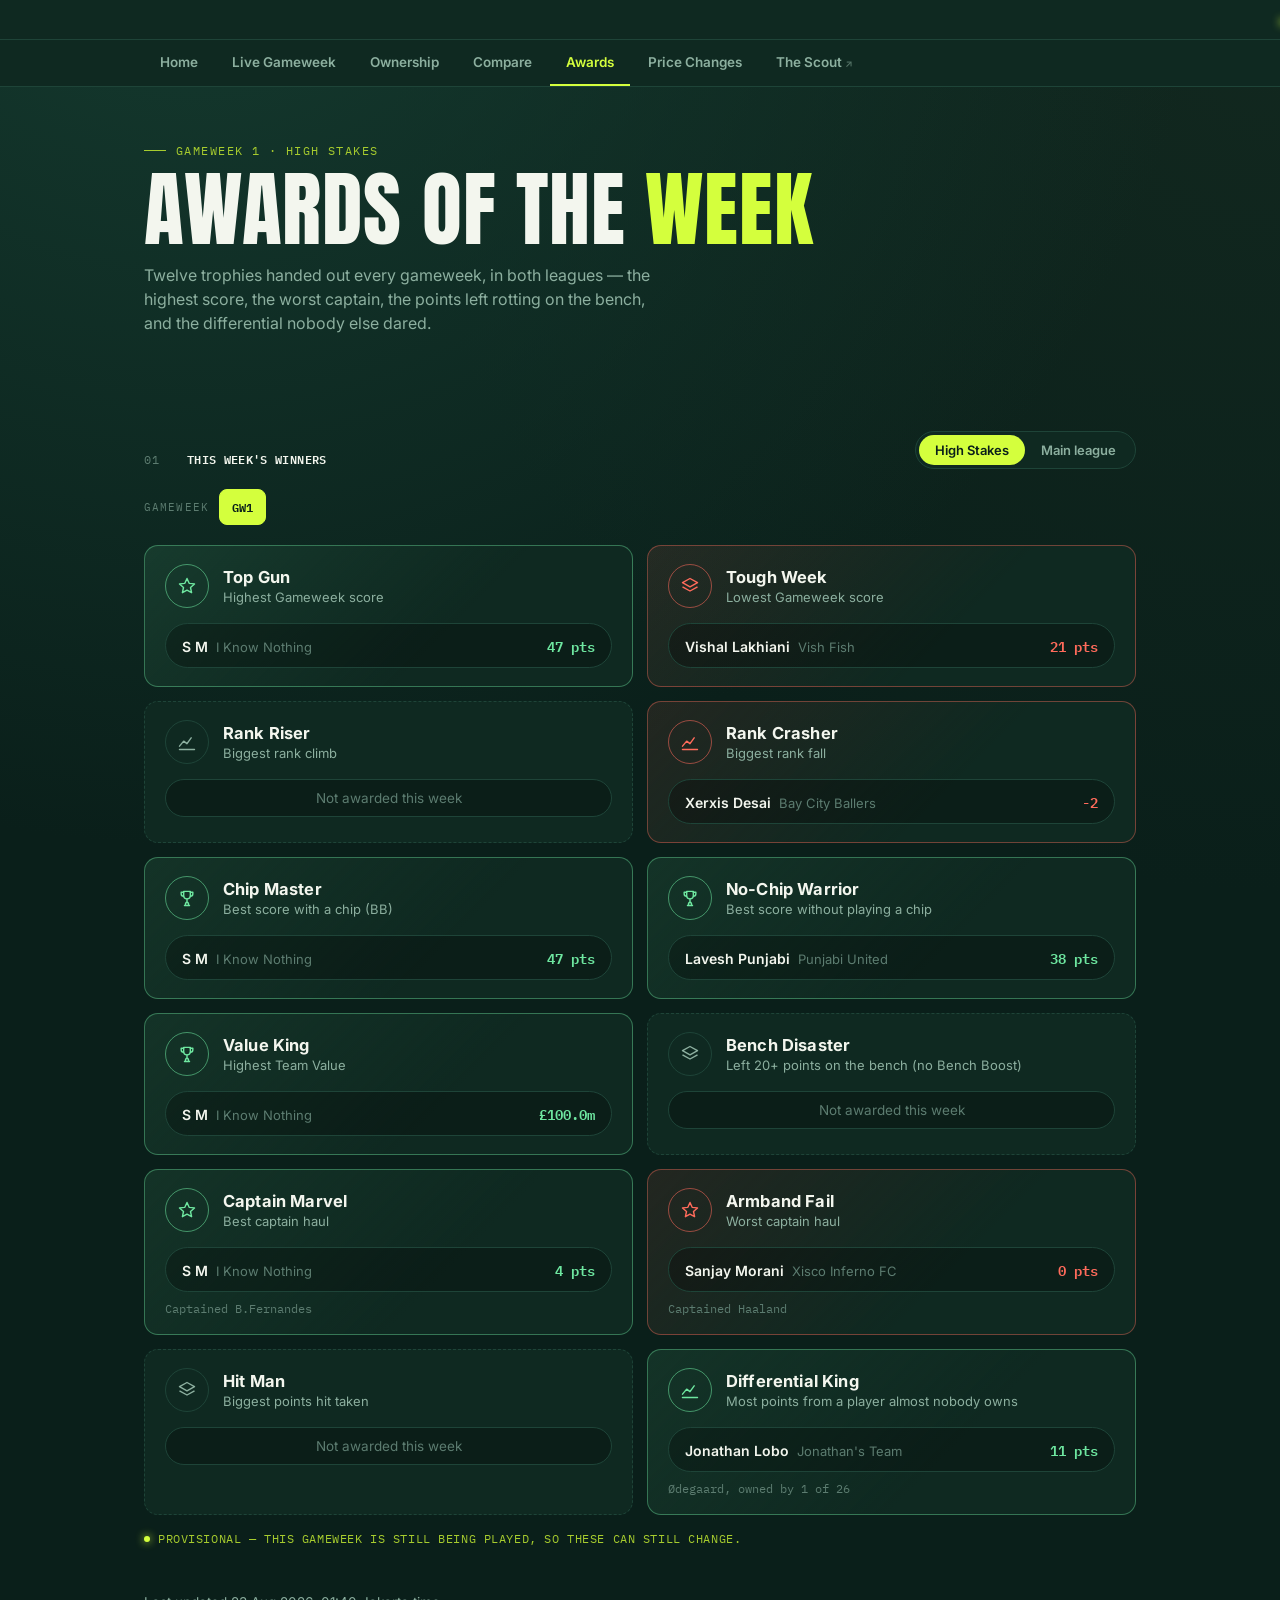
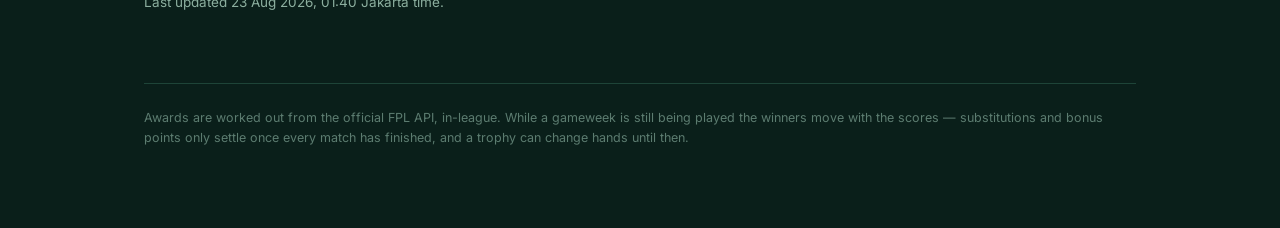
==== awards.html @ c9d4d37e "Add livefpl-style projections, ownership, compare and awards Five features asked for from livefpl's " ====
<!DOCTYPE html>
<html lang="en">
<head>
<meta charset="UTF-8">
<title>FPL Jakarta — Awards of the Week</title>
<link rel="canonical" href="https://fpljakarta.github.io/fpl-jakarta-dashboard/awards.html">
<meta name="viewport" content="width=device-width, initial-scale=1.0">
<link rel="preconnect" href="https://fonts.googleapis.com">
<link href="https://fonts.googleapis.com/css2?family=Anton&family=Inter:wght@400;500;600;700;800&family=IBM+Plex+Mono:wght@400;500;600&display=swap" rel="stylesheet">
<link rel="stylesheet" href="assets/site.css">
<style>
  .awards-grid{ display:grid; grid-template-columns: repeat(2, 1fr); gap:14px; }
  @media (max-width: 720px){ .awards-grid{ grid-template-columns: 1fr; } }

  .award{
    border:1px solid var(--line); border-radius: var(--radius);
    padding: 18px 20px; position:relative; overflow:hidden;
    background: var(--bg-elevated);
  }
  /* Good news leans lime, bad news leans red, and the wash sits behind the
     text rather than tinting it. */
  .award.good{
    border-color: rgba(110,231,160,.4);
    background: linear-gradient(135deg, rgba(110,231,160,.10) 0%, var(--bg-elevated) 62%);
  }
  .award.bad{
    border-color: rgba(255,107,91,.4);
    background: linear-gradient(135deg, rgba(255,107,91,.10) 0%, var(--bg-elevated) 62%);
  }
  .award.unwon{ border-style: dashed; border-color: var(--line); background: var(--bg-elevated); }

  .award-top{ display:flex; align-items:center; gap:14px; }
  .award-icon{
    width:44px; height:44px; border-radius:50%; flex-shrink:0;
    display:flex; align-items:center; justify-content:center;
    border:1.5px solid var(--line); color: var(--muted);
  }
  .award.good .award-icon{ border-color: rgba(110,231,160,.55); color: var(--up); }
  .award.bad  .award-icon{ border-color: rgba(255,107,91,.55); color: var(--down); }
  .award-icon svg{ width:20px; height:20px; }

  .award-title{ font-weight:700; font-size:16.5px; letter-spacing:.01em; }
  .award-sub{ color: var(--muted); font-size:13px; margin-top:2px; line-height:1.35; }

  .award-winner{
    margin-top:15px; background: rgba(0,0,0,.28); border:1px solid var(--line);
    border-radius:999px; padding:10px 16px;
    display:flex; align-items:baseline; gap:8px; flex-wrap:wrap;
  }
  .award-winner .who{ font-weight:600; font-size:14px; }
  .award-winner .team{ color: var(--muted-dim); font-size:13px; }
  .award-winner .val{
    font-family:'IBM Plex Mono', monospace; font-weight:600; font-size:14px;
    margin-left:auto; white-space:nowrap;
  }
  .award.good .award-winner .val{ color: var(--up); }
  .award.bad  .award-winner .val{ color: var(--down); }
  .award-note{
    margin-top:9px; color: var(--muted-dim); font-size:12px;
    font-family:'IBM Plex Mono', monospace;
  }
  .award.unwon .award-winner{ color: var(--muted-dim); font-size:13.5px; justify-content:center; }

  .controls{ display:flex; justify-content:space-between; gap:16px; flex-wrap:wrap; align-items:center; }
  .gw-picker{ display:flex; align-items:center; gap:10px; flex-wrap:wrap; }
  .gw-picker .lab{
    font-family:'IBM Plex Mono', monospace; font-size:11px; letter-spacing:.1em;
    text-transform:uppercase; color: var(--muted-dim);
  }
  .provisional{
    display:inline-flex; align-items:center; gap:8px; margin-top:16px;
    font-family:'IBM Plex Mono', monospace; font-size:11.5px; color: var(--lime-dim);
    letter-spacing:.05em; text-transform:uppercase;
  }
</style>
</head>
<body>

  <div class="ticker">
    <div class="ticker-track">
      <span class="ticker-item"><span class="live-dot"></span> FPL Jakarta &mdash; Awards of the Week</span>
      <span class="ticker-item">Winners settle once every match has finished</span>
      <span class="ticker-item"><span class="live-dot"></span> FPL Jakarta &mdash; Awards of the Week</span>
      <span class="ticker-item">Winners settle once every match has finished</span>
    </div>
  </div>

  <nav class="nav">
    <div class="nav-inner">
      <a href="index.html">Home</a>
      <a href="live.html">Live Gameweek</a>
      <a href="ownership.html">Ownership</a>
      <a href="compare.html">Compare</a>
      <a href="awards.html" class="active">Awards</a>
      <a href="prices.html">Price Changes</a>
      <a href="https://fantasy.premierleague.com/en/the-scout" target="_blank" rel="noopener">The Scout<span class="ext">↗</span></a>
    </div>
  </nav>

  <div class="wrap wide">
    <header>
      <p class="eyebrow" id="gw-tag">Awards</p>
      <h1>Awards of the <span>Week</span></h1>
      <p class="lede">Twelve trophies handed out every gameweek, in both leagues &mdash;
        the highest score, the worst captain, the points left rotting on the bench,
        and the differential nobody else dared.</p>
    </header>

    <section>
      <div class="section-head">
        <div class="section-label">01 &nbsp;<b>This week's winners</b></div>
        <div class="toggle" id="league-toggle">
          <button data-league="high_stakes" class="active">High Stakes</button>
          <button data-league="main">Main league</button>
        </div>
      </div>

      <div class="controls" style="margin-bottom:20px;">
        <div class="gw-picker">
          <span class="lab">Gameweek</span>
          <div class="chips" id="gw-chips"></div>
        </div>
      </div>

      <div id="awards-mount"></div>
      <p class="provisional" id="provisional"></p>
    </section>

    <p class="section-note" id="stamp" style="margin-top:34px;"></p>

    <footer>
      Awards are worked out from the official FPL API, in-league. While a gameweek
      is still being played the winners move with the scores &mdash; substitutions and
      bonus points only settle once every match has finished, and a trophy can change
      hands until then.
    </footer>
  </div>

<script src="assets/site.js"></script>
<script>
let state = { data:null, league:'high_stakes', gw:null };

/* Outline glyphs in the same spirit as the rest of the site: one stroke
   weight, no fills, sized by the button around them. */
const ICONS = {
  star: '<svg viewBox="0 0 24 24" fill="none" stroke="currentColor" stroke-width="1.7" stroke-linejoin="round"><path d="M12 3l2.6 5.8 6.4.7-4.8 4.3 1.3 6.2L12 17l-5.5 3 1.3-6.2L3 9.5l6.4-.7z"/></svg>',
  layers: '<svg viewBox="0 0 24 24" fill="none" stroke="currentColor" stroke-width="1.7" stroke-linejoin="round"><path d="M12 3l9 5-9 5-9-5z"/><path d="M3 13l9 5 9-5"/></svg>',
  chart: '<svg viewBox="0 0 24 24" fill="none" stroke="currentColor" stroke-width="1.7" stroke-linecap="round" stroke-linejoin="round"><path d="M3 17l5-6 4 3 5-7"/><path d="M3 21h18"/></svg>',
  trophy: '<svg viewBox="0 0 24 24" fill="none" stroke="currentColor" stroke-width="1.7" stroke-linecap="round" stroke-linejoin="round"><path d="M8 4h8v5a4 4 0 01-8 0z"/><path d="M8 5H5v2a3 3 0 003 3M16 5h3v2a3 3 0 01-3 3"/><path d="M12 13v4M9 21h6M10 21c0-2 1-4 2-4s2 2 2 4"/></svg>',
};

async function load(){
  state.data = await loadJson('awards.json');
  if(!state.data){
    document.getElementById('awards-mount').innerHTML = `<div class="empty-card">
      <div class="t">No awards yet</div>
      <div class="s">Trophies appear once the first gameweek deadline has passed.</div>
    </div>`;
    return;
  }
  if(state.gw === null) state.gw = state.data.current_gw;
  render();
}

function weekKeys(){
  return Object.keys(state.data.gameweeks || {})
    .map(Number).sort((a,b) => b - a);
}

function render(){
  const d = state.data;
  const weeks = weekKeys();
  if(!weeks.includes(state.gw)) state.gw = weeks[0];

  document.getElementById('gw-chips').innerHTML = weeks.map(gw =>
    `<button class="chip ${gw === state.gw ? 'active' : ''}" data-gw="${gw}">GW${gw}</button>`
  ).join('');

  const week = d.gameweeks[String(state.gw)];
  const lg = week?.leagues?.[state.league];
  const cards = lg?.awards || [];

  document.getElementById('gw-tag').textContent =
    (week?.name || ('Gameweek ' + state.gw)) + ' · ' + (lg?.name || '');

  const prov = document.getElementById('provisional');
  if(week && !week.final){
    prov.innerHTML = '<span class="live-dot"></span> Provisional &mdash; '
      + 'this gameweek is still being played, so these can still change.';
  } else {
    prov.textContent = '';
  }

  document.getElementById('stamp').textContent = stampText(d.generated_at);

  const mount = document.getElementById('awards-mount');
  if(!cards.length){
    mount.innerHTML = `<div class="empty-card">
      <div class="t">Nothing to award yet</div>
      <div class="s">Squads have not been picked for this gameweek.</div>
    </div>`;
    return;
  }

  mount.innerHTML = '<div class="awards-grid">' + cards.map(card).join('') + '</div>';
}

function card(a){
  const won = !!a.manager;
  const tone = won ? a.tone : 'unwon';
  const winner = won
    ? `<div class="award-winner">
         <span class="who">${esc(a.manager)}</span>
         <span class="team">${esc(a.team)}</span>
         <span class="val">${esc(a.value ?? '')}</span>
       </div>`
    : `<div class="award-winner">Not awarded this week</div>`;

  return `<div class="award ${tone}">
    <div class="award-top">
      <div class="award-icon">${ICONS[a.icon] || ICONS.trophy}</div>
      <div>
        <div class="award-title">${esc(a.title)}</div>
        <div class="award-sub">${esc(a.subtitle)}</div>
      </div>
    </div>
    ${winner}
    ${won && a.note ? `<div class="award-note">${esc(a.note)}</div>` : ''}
  </div>`;
}

wireLeagueToggle(document.getElementById('league-toggle'), league => {
  state.league = league;
  render();
});

document.getElementById('gw-chips').addEventListener('click', e => {
  const btn = e.target.closest('button');
  if(!btn) return;
  state.gw = Number(btn.dataset.gw);
  render();
});

load();
setInterval(load, 120000);
</script>
</body>
</html>
---- assets/site.css ----
/*
  The FPL Jakarta shell: tokens, ticker, nav, headers, cards.

  index.html, live.html and prices.html carry their own copies inline and are
  left alone; the pages added later share this file instead of making a fourth
  and fifth copy of the same 200 lines. Anything here is deliberately generic
  -- page-specific rules stay in the page.
*/

:root{
  --bg: #0a1f1a;
  --bg-elevated: #0f2921;
  --line: #1e4438;
  --floodlight: #f3f6ee;
  --muted: #8caf9f;
  --muted-dim: #5c7c70;
  --lime: #d4ff3d;
  --lime-dim: #a7cc2e;
  --up: #6ee7a0;
  --down: #ff6b5b;
  --gold: #f0b429;
  --radius: 14px;
}

*{ box-sizing: border-box; }

body{
  margin:0;
  background:
    radial-gradient(circle at 15% -10%, #163d31 0%, transparent 45%),
    radial-gradient(circle at 100% 0%, #12281f 0%, transparent 40%),
    var(--bg);
  color: var(--floodlight);
  font-family: 'Inter', sans-serif;
  padding: 0 0 80px;
}

.wrap{ max-width: 880px; margin: 0 auto; padding: 0 24px; }
.wrap.wide{ max-width: 1040px; }

/* ---------- live ticker ---------- */
.ticker{
  border-bottom: 1px solid var(--line);
  background: var(--bg-elevated);
  overflow: hidden; white-space: nowrap; padding: 9px 0;
}
.ticker-track{
  display: inline-flex; gap: 40px;
  animation: scroll 13s linear infinite; padding-left: 100%;
}
@keyframes scroll{ to{ transform: translateX(-100%); } }
.ticker-item{
  font-family:'IBM Plex Mono', monospace; font-size: 12.5px; color: var(--muted);
  display:inline-flex; align-items:center; gap:8px;
}
.live-dot{
  width:6px; height:6px; border-radius:50%; background: var(--lime);
  box-shadow: 0 0 8px var(--lime); animation: pulse 1.4s ease-in-out infinite; flex-shrink:0;
}
@keyframes pulse{ 0%,100%{opacity:1;} 50%{opacity:.35;} }
.ticker-item b{ color: var(--floodlight); font-weight:600; }

/* ---------- nav tabs ---------- */
.nav{ border-bottom: 1px solid var(--line); background: var(--bg-elevated); }
.nav-inner{
  max-width: 1040px; margin: 0 auto; padding: 0 24px;
  display: flex; gap: 2px; overflow-x: auto; scrollbar-width: none;
}
.nav-inner::-webkit-scrollbar{ display: none; }
.nav-inner a{
  font-family:'Inter'; font-weight: 600; font-size: 13.5px;
  color: var(--muted); text-decoration: none; white-space: nowrap;
  padding: 14px 16px; border-bottom: 2px solid transparent;
  transition: color .15s ease, border-color .15s ease;
}
.nav-inner a:hover{ color: var(--floodlight); }
.nav-inner a.active{ color: var(--lime); border-bottom-color: var(--lime); }
.nav-inner a .ext{ font-size: 10px; opacity: .55; margin-left: 3px; }

/* ---------- header ---------- */
header{ padding: 56px 0 40px; }
.eyebrow{
  font-family:'IBM Plex Mono', monospace;
  font-size: 12px; letter-spacing: .12em; text-transform: uppercase;
  color: var(--lime-dim); margin: 0 0 14px;
  display:flex; align-items:center; gap:10px;
}
.eyebrow::before{ content:''; width: 22px; height: 1px; background: var(--lime-dim); }
h1{
  font-family:'Anton', sans-serif; font-weight:400;
  font-size: clamp(44px, 8vw, 82px); line-height: .92; letter-spacing: .01em;
  margin: 0 0 16px; text-transform: uppercase;
}
h1 span{ color: var(--lime); }
header p.lede{
  color: var(--muted); font-size: 16px; max-width: 520px; line-height:1.5; margin:0;
}

/* ---------- section shell ---------- */
section{ margin-top: 56px; }
.section-head{
  display:flex; justify-content:space-between; align-items:flex-end;
  margin-bottom:20px; gap: 16px; flex-wrap:wrap;
}
.section-label{
  font-family:'IBM Plex Mono', monospace;
  font-size: 12px; letter-spacing:.1em; text-transform:uppercase; color: var(--muted-dim);
  display:flex; align-items:center; gap: 10px;
}
.section-label b{ color: var(--floodlight); font-weight:600; letter-spacing:.03em; }
.section-note{ color: var(--muted); font-size: 13.5px; line-height:1.55; }

/* ---------- controls ---------- */
.toggle{
  display:inline-flex; background: var(--bg-elevated); border:1px solid var(--line);
  border-radius:999px; padding:3px;
}
.toggle button{
  font-family:'Inter'; font-weight:600; font-size:13px; color: var(--muted);
  background:none; border:none; padding:7px 16px; border-radius:999px; cursor:pointer;
}
.toggle button.active{ background: var(--lime); color:#0a1f1a; }

.chips{ display:flex; gap:7px; flex-wrap:wrap; }
.chip{
  font-family:'IBM Plex Mono', monospace; font-size:12px; color: var(--muted);
  background: var(--bg-elevated); border:1px solid var(--line); border-radius:8px;
  padding:7px 12px; cursor:pointer; white-space:nowrap;
  transition: color .15s ease, border-color .15s ease;
}
.chip:hover{ color: var(--floodlight); }
.chip.active{ color:#0a1f1a; background: var(--lime); border-color: var(--lime); font-weight:600; }

.field{
  font-family:'Inter'; font-size:13.5px; color: var(--floodlight);
  background: var(--bg-elevated); border:1px solid var(--line);
  border-radius:10px; padding:10px 13px; width:100%;
}
.field::placeholder{ color: var(--muted-dim); }
.field:focus{ outline:none; border-color: var(--lime-dim); }
select.field{ cursor:pointer; }
select.field option{ background: var(--bg-elevated); color: var(--floodlight); }

/* ---------- cards ---------- */
.table-card{
  background: var(--bg-elevated); border:1px solid var(--line);
  border-radius: var(--radius); overflow:hidden;
}
.empty-card{
  background: var(--bg-elevated); border:1px solid var(--line);
  border-radius: var(--radius); padding: 40px 24px; text-align:center;
}
.empty-card .t{ font-weight:600; font-size:15px; margin-bottom:6px; }
.empty-card .s{ color: var(--muted); font-size:13.5px; }

.meta-pill{
  padding:4px 9px; border-radius:6px; border:1px solid var(--line);
  color:var(--muted); background:var(--bg-elevated);
  font-family:'IBM Plex Mono', monospace; font-size:11px;
}
.meta-pill b{ color:var(--floodlight); font-weight:600; }

.up-txt{ color: var(--up); }
.down-txt{ color: var(--down); }
.mono{ font-family:'IBM Plex Mono', monospace; }

/* An estimate should never be mistaken for a fact, so anything modelled
   rather than reported is marked with the same dotted underline. */
.est{ border-bottom: 1px dotted var(--muted-dim); cursor: help; }

footer{
  margin-top:70px; padding-top:24px; border-top:1px solid var(--line);
  color: var(--muted-dim); font-size:12.5px; line-height:1.6;
}
footer a{ color: var(--muted); }
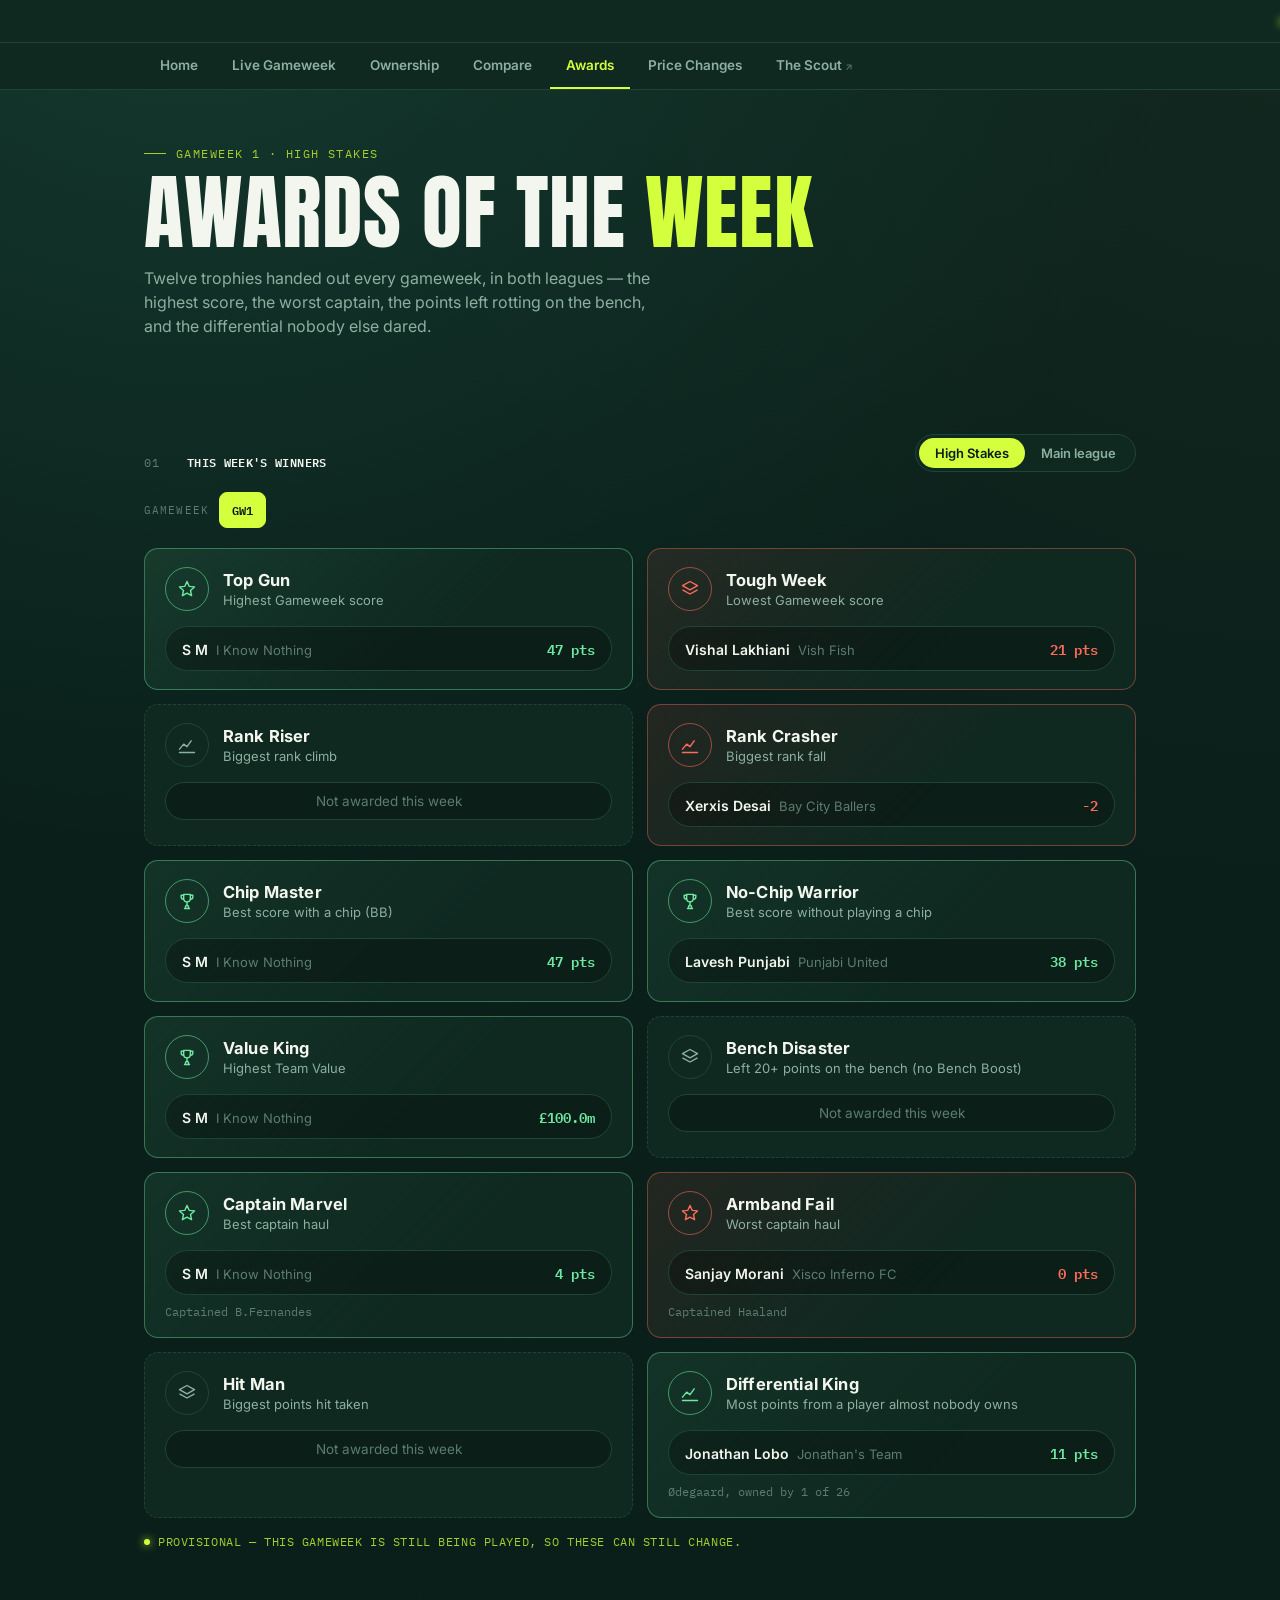
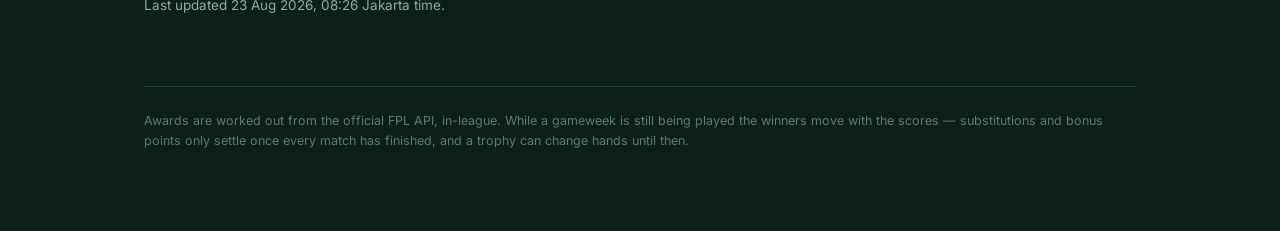
==== commit a82904a7: "Give every page's ticker its own news, and rename the header button The ticker only ever carried rea" ====
--- a/awards.html
+++ b/awards.html
@@ -77,12 +77,7 @@
 <body>
 
   <div class="ticker">
-    <div class="ticker-track">
-      <span class="ticker-item"><span class="live-dot"></span> FPL Jakarta &mdash; Awards of the Week</span>
-      <span class="ticker-item">Winners settle once every match has finished</span>
-      <span class="ticker-item"><span class="live-dot"></span> FPL Jakarta &mdash; Awards of the Week</span>
-      <span class="ticker-item">Winners settle once every match has finished</span>
-    </div>
+    <div class="ticker-track" id="ticker-track"></div>
   </div>
 
   <nav class="nav">
@@ -192,6 +187,7 @@
   }
 
   document.getElementById('stamp').textContent = stampText(d.generated_at);
+  awardsTicker(week, lg, cards);
 
   const mount = document.getElementById('awards-mount');
   if(!cards.length){
@@ -203,6 +199,27 @@
   }
 
   mount.innerHTML = '<div class="awards-grid">' + cards.map(card).join('') + '</div>';
+}
+
+/* Who won what, so the trophies read without opening the page. */
+function awardsTicker(week, lg, cards){
+  const track = document.getElementById('ticker-track');
+  const won = (cards || []).filter(c => c.manager);
+  if(!won.length){
+    renderTicker(track, 'FPL Jakarta — Awards of the Week',
+      [tickerItem('Trophies appear once the gameweek is under way')]);
+    return;
+  }
+
+  const head = [tickerItem(
+    `<b>${esc(week?.name || '')}</b> · ${esc(lg?.name || '')}` +
+    (week && !week.final ? ' · provisional' : ''))];
+
+  const items = won.map(c => tickerItem(
+    `<b>${esc(c.title)}</b> ${esc(c.manager)} ` +
+    `<span class="${c.tone === 'bad' ? 'down-txt' : 'up-txt'}">${esc(c.value ?? '')}</span>`));
+
+  renderTicker(track, 'FPL Jakarta — Awards of the Week', head.concat(items));
 }
 
 function card(a){
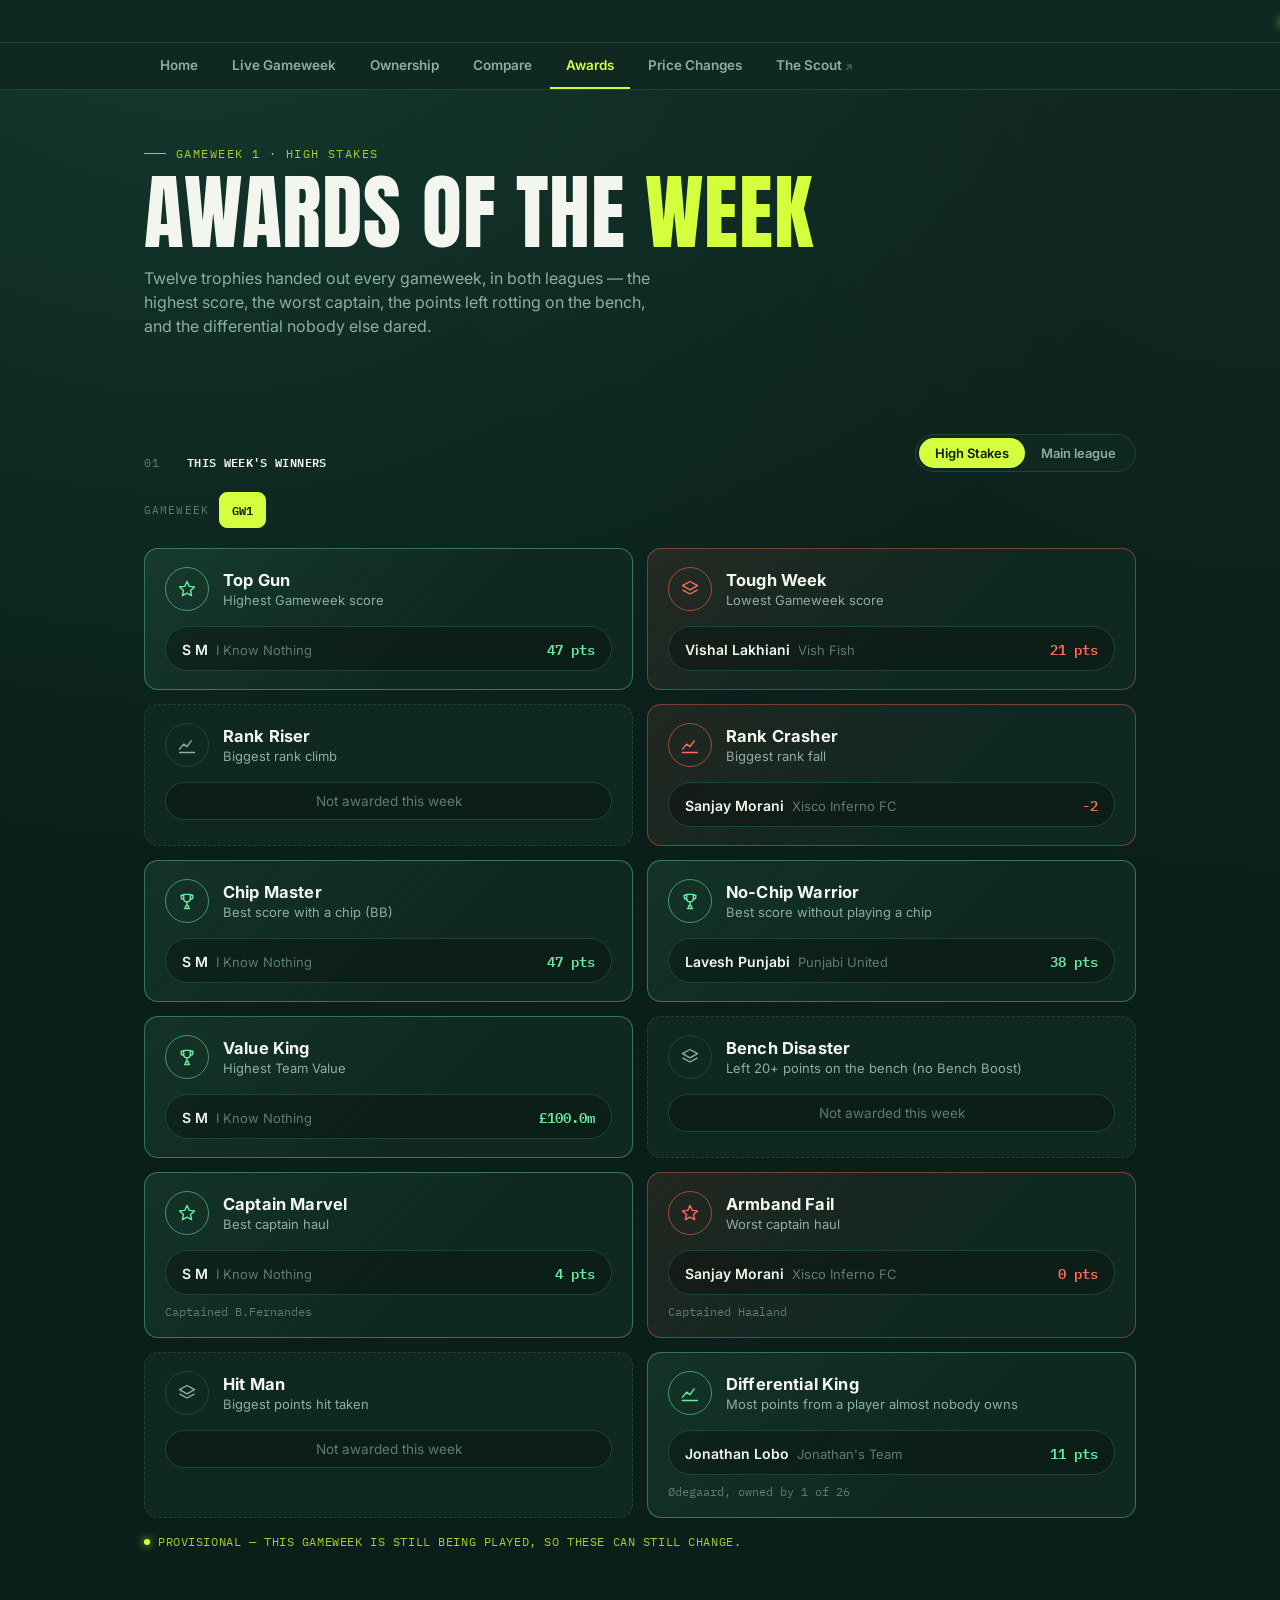
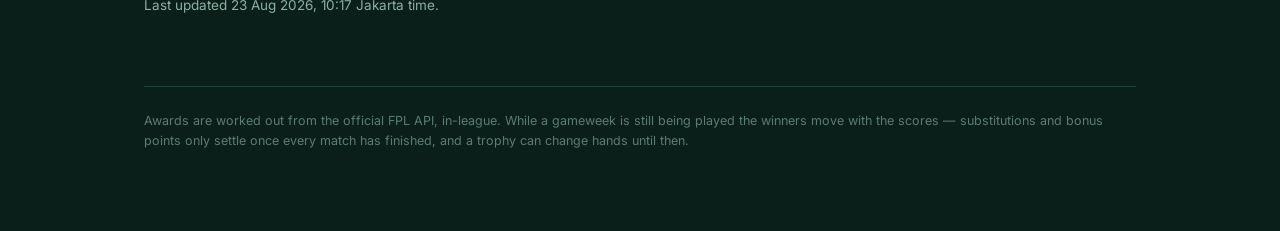
==== commit 8a790123: "Serve the site from fpljakarta.qd.je The project-site URL carried a /fpl-jakarta-dashboard/ path seg" ====
--- a/awards.html
+++ b/awards.html
@@ -3,7 +3,7 @@
 <head>
 <meta charset="UTF-8">
 <title>FPL Jakarta — Awards of the Week</title>
-<link rel="canonical" href="https://fpljakarta.github.io/fpl-jakarta-dashboard/awards.html">
+<link rel="canonical" href="https://fpljakarta.qd.je/awards.html">
 <meta name="viewport" content="width=device-width, initial-scale=1.0">
 <link rel="preconnect" href="https://fonts.googleapis.com">
 <link href="https://fonts.googleapis.com/css2?family=Anton&family=Inter:wght@400;500;600;700;800&family=IBM+Plex+Mono:wght@400;500;600&display=swap" rel="stylesheet">
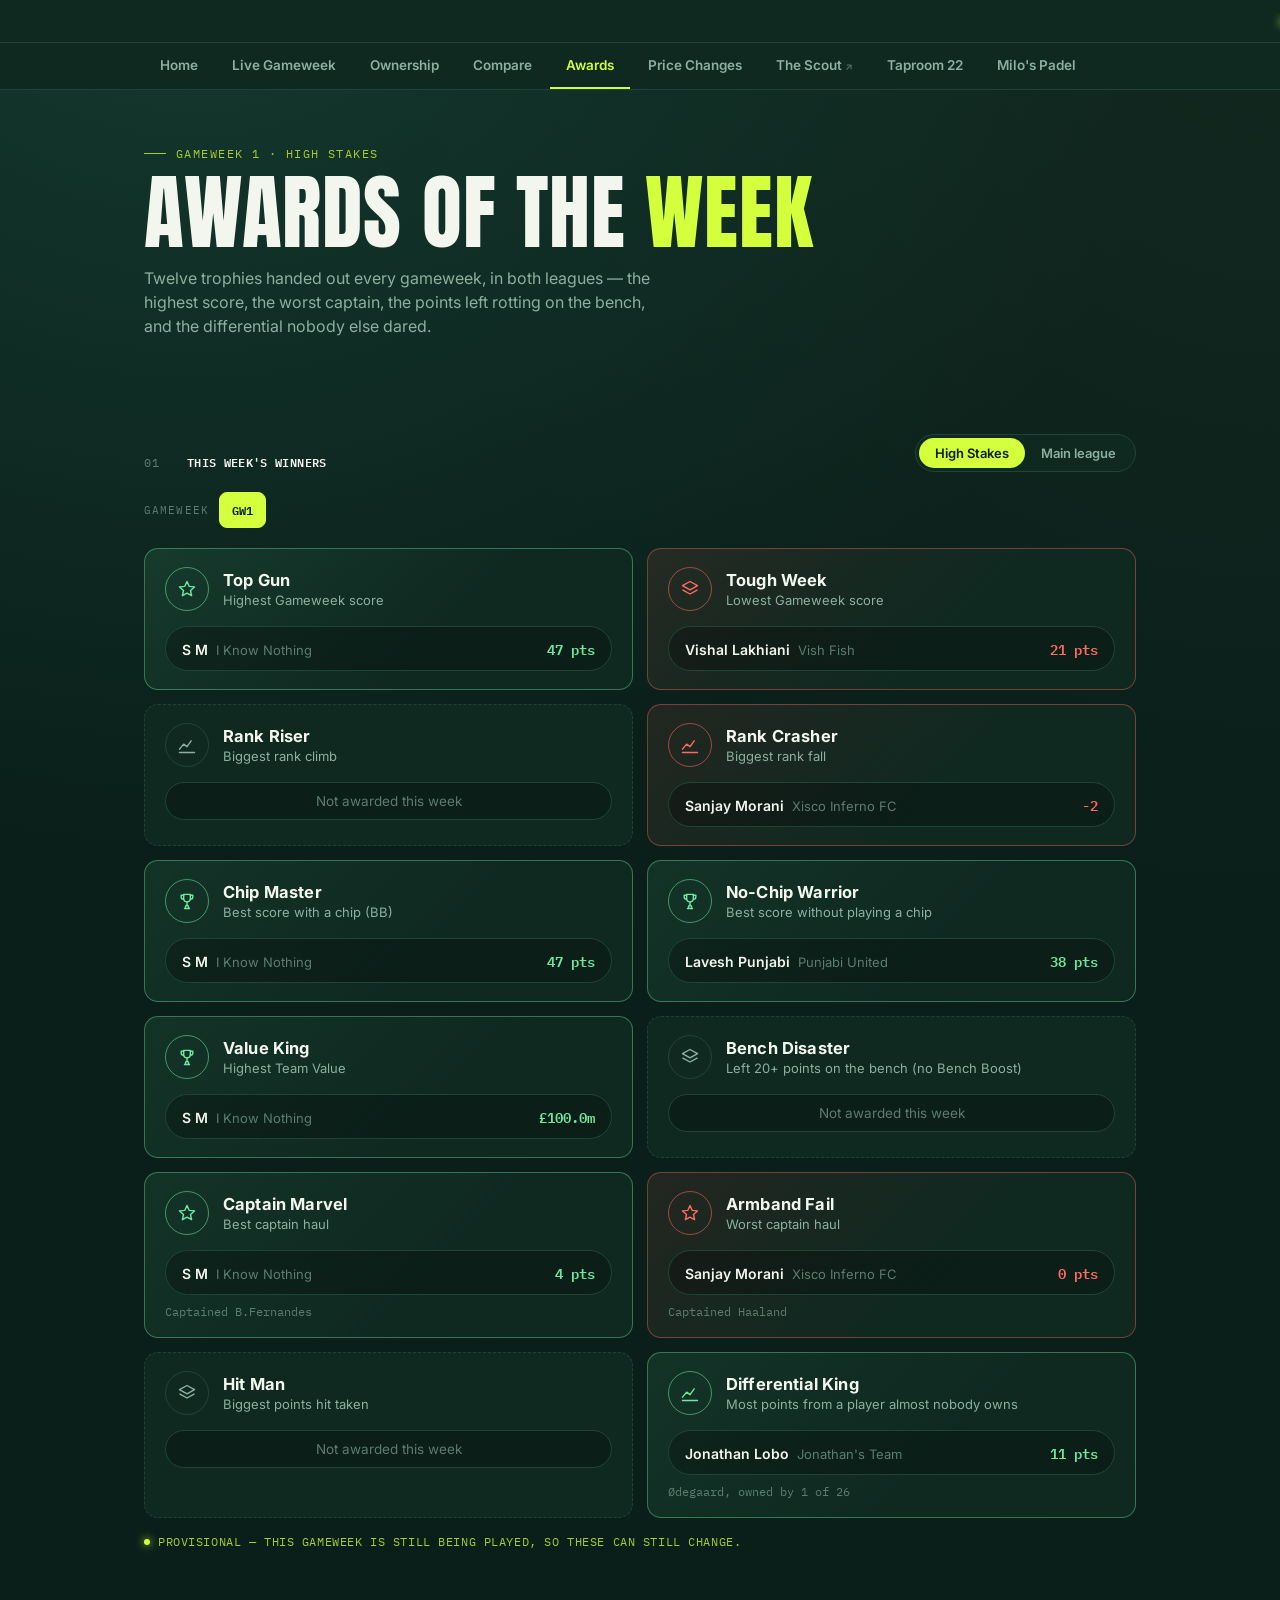
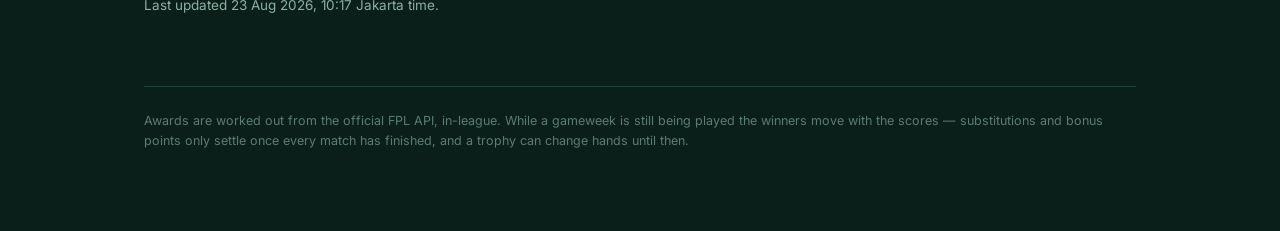
==== commit 00a0f22e: "Add pages for the two partner venues Taproom 22 in SCBD and Milo's Padel in Kemang are the two Jakar" ====
--- a/awards.html
+++ b/awards.html
@@ -89,6 +89,8 @@
       <a href="awards.html" class="active">Awards</a>
       <a href="prices.html">Price Changes</a>
       <a href="https://fantasy.premierleague.com/en/the-scout" target="_blank" rel="noopener">The Scout<span class="ext">↗</span></a>
+      <a href="taproom22.html">Taproom 22</a>
+      <a href="milospadel.html">Milo's Padel</a>
     </div>
   </nav>
 
--- a/assets/site.css
+++ b/assets/site.css
@@ -173,3 +173,62 @@
   color: var(--muted-dim); font-size:12.5px; line-height:1.6;
 }
 footer a{ color: var(--muted); }
+
+/* ---------------------------------------------------------------------------
+   Partner venue pages
+
+   Taproom 22 and Milo's Padel are where the league watches football, so their
+   pages lead with that and treat the address and opening hours as reference
+   rather than as the point. The details come from public listings and are
+   marked as unconfirmed, because a wrong opening time sends somebody across
+   Jakarta for nothing.
+--------------------------------------------------------------------------- */
+
+.venue-hero{
+  background: linear-gradient(135deg, #16362a 0%, var(--bg-elevated) 62%);
+  border:1px solid var(--line); border-radius: var(--radius);
+  padding: 26px 28px; position:relative; overflow:hidden;
+}
+.venue-hero::after{
+  content:''; position:absolute; right:-40px; top:-40px; width:190px; height:190px;
+  background: radial-gradient(circle, rgba(212,255,61,.14), transparent 70%);
+}
+.venue-hero p{ margin:0 0 14px; color: var(--muted); font-size:15px; line-height:1.6; position:relative; z-index:1; }
+.venue-hero p:last-child{ margin-bottom:0; }
+.venue-hero b{ color: var(--floodlight); font-weight:600; }
+.venue-hero a{ color: var(--lime); }
+.venue-hero a:hover{ color: var(--lime-dim); }
+
+.facts{ display:grid; grid-template-columns: repeat(3, 1fr); gap:12px; }
+@media (max-width:720px){ .facts{ grid-template-columns: 1fr; } }
+.fact{
+  background: var(--bg-elevated); border:1px solid var(--line);
+  border-radius:10px; padding:16px 18px;
+}
+.fact .k{
+  font-family:'IBM Plex Mono', monospace; font-size:10.5px; letter-spacing:.12em;
+  text-transform:uppercase; color: var(--lime-dim); margin-bottom:8px;
+}
+.fact .v{ font-size:14.5px; line-height:1.5; color: var(--floodlight); }
+.fact .v a{ color: var(--lime); text-decoration:none; border-bottom:1px solid rgba(212,255,61,.35); }
+.fact .v a:hover{ border-bottom-color: var(--lime); }
+.fact .s{ font-size:12.5px; color: var(--muted-dim); margin-top:6px; line-height:1.45; }
+
+/* Anything we could not confirm says so, rather than looking authoritative. */
+.unconfirmed{
+  margin-top:14px; padding:12px 15px; border-radius:10px;
+  border:1px dashed var(--line); background: rgba(0,0,0,.16);
+  color: var(--muted); font-size:12.5px; line-height:1.55;
+}
+.unconfirmed b{ color: var(--gold); font-weight:600; }
+
+.links{ display:flex; gap:10px; flex-wrap:wrap; }
+.link-btn{
+  display:inline-flex; align-items:center; gap:9px;
+  background: var(--bg-elevated); border:1px solid var(--line); border-radius:999px;
+  padding:12px 20px; text-decoration:none; color: var(--floodlight);
+  font-weight:600; font-size:14px; transition: border-color .15s ease, transform .15s ease;
+}
+.link-btn:hover{ border-color: var(--lime-dim); transform: translateY(-1px); }
+.link-btn.primary{ background: var(--lime); color:#0a1f1a; border-color: var(--lime); }
+.link-btn .ico{ font-size:15px; }
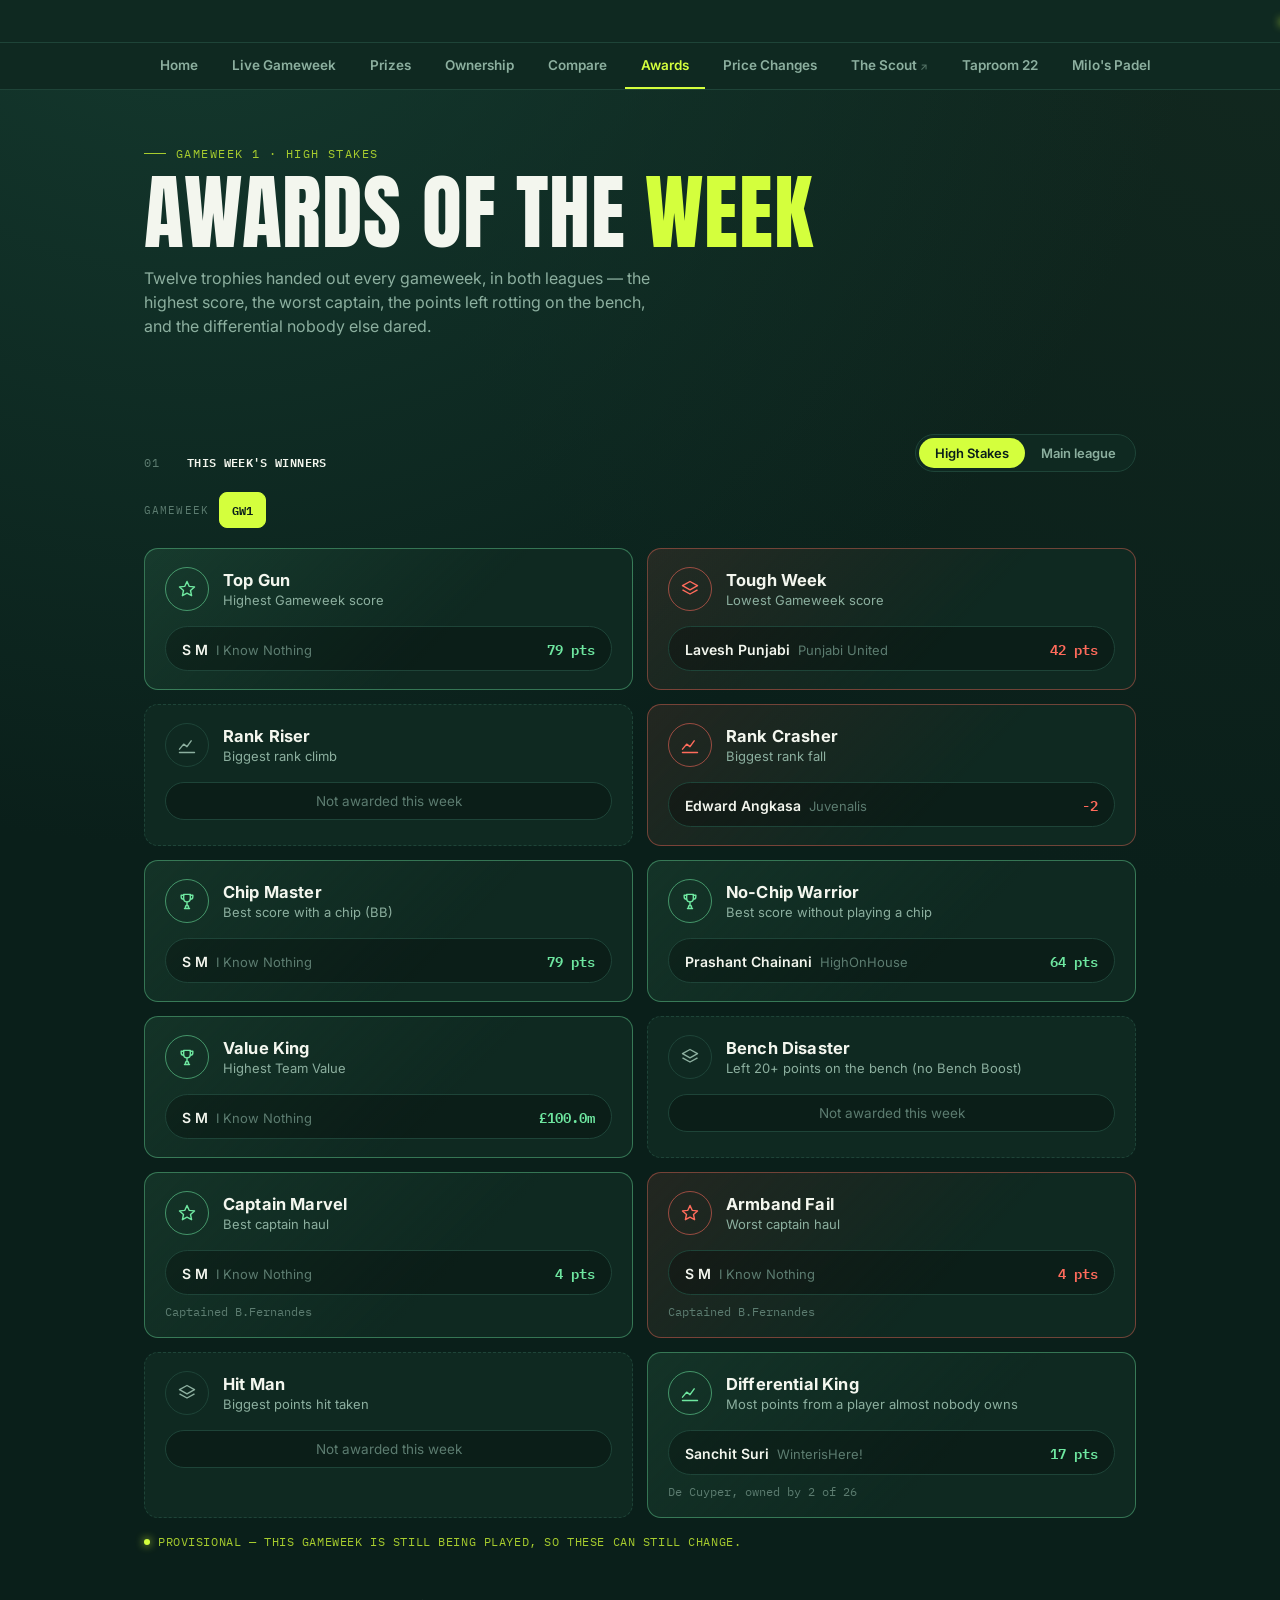
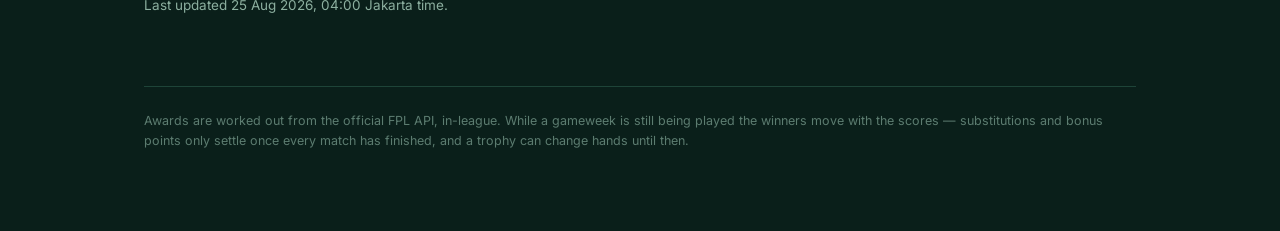
==== commit 8c726206: "Add a prizes page, and a gameweek picker for Manager of the Week Three things the league asked for. " ====
--- a/awards.html
+++ b/awards.html
@@ -84,6 +84,7 @@
     <div class="nav-inner">
       <a href="index.html">Home</a>
       <a href="live.html">Live Gameweek</a>
+      <a href="prizes.html">Prizes</a>
       <a href="ownership.html">Ownership</a>
       <a href="compare.html">Compare</a>
       <a href="awards.html" class="active">Awards</a>
--- a/assets/site.css
+++ b/assets/site.css
@@ -178,10 +178,8 @@
    Partner venue pages
 
    Taproom 22 and Milo's Padel are where the league watches football, so their
-   pages lead with that and treat the address and opening hours as reference
-   rather than as the point. The details come from public listings and are
-   marked as unconfirmed, because a wrong opening time sends somebody across
-   Jakarta for nothing.
+   pages lead with the member benefit and treat the address and opening hours as
+   reference rather than as the point.
 --------------------------------------------------------------------------- */
 
 .venue-hero{
@@ -193,6 +191,24 @@
   content:''; position:absolute; right:-40px; top:-40px; width:190px; height:190px;
   background: radial-gradient(circle, rgba(212,255,61,.14), transparent 70%);
 }
+/* The member benefit is the reason a league member opens this page, so it is
+   given its own block rather than left in a paragraph to be skimmed past. */
+.perk{
+  border:1px solid var(--lime-dim); border-radius:12px;
+  background: linear-gradient(135deg, rgba(212,255,61,.10) 0%, var(--bg-elevated) 70%);
+  padding:18px 20px; margin-bottom:18px; position:relative; z-index:1;
+}
+.perk .tag{
+  font-family:'IBM Plex Mono', monospace; font-size:10.5px; letter-spacing:.12em;
+  text-transform:uppercase; color: var(--lime); margin-bottom:8px;
+  display:flex; align-items:center; gap:8px;
+}
+.perk .txt{ font-size:15px; line-height:1.55; color: var(--floodlight); }
+.perk .txt b{ color: var(--lime); font-weight:600; }
+.perk .sub{ font-size:12.5px; color: var(--muted); margin-top:8px; line-height:1.5; }
+
+.link-btn svg{ width:16px; height:16px; flex-shrink:0; }
+
 .venue-hero p{ margin:0 0 14px; color: var(--muted); font-size:15px; line-height:1.6; position:relative; z-index:1; }
 .venue-hero p:last-child{ margin-bottom:0; }
 .venue-hero b{ color: var(--floodlight); font-weight:600; }
@@ -213,14 +229,6 @@
 .fact .v a{ color: var(--lime); text-decoration:none; border-bottom:1px solid rgba(212,255,61,.35); }
 .fact .v a:hover{ border-bottom-color: var(--lime); }
 .fact .s{ font-size:12.5px; color: var(--muted-dim); margin-top:6px; line-height:1.45; }
-
-/* Anything we could not confirm says so, rather than looking authoritative. */
-.unconfirmed{
-  margin-top:14px; padding:12px 15px; border-radius:10px;
-  border:1px dashed var(--line); background: rgba(0,0,0,.16);
-  color: var(--muted); font-size:12.5px; line-height:1.55;
-}
-.unconfirmed b{ color: var(--gold); font-weight:600; }
 
 .links{ display:flex; gap:10px; flex-wrap:wrap; }
 .link-btn{
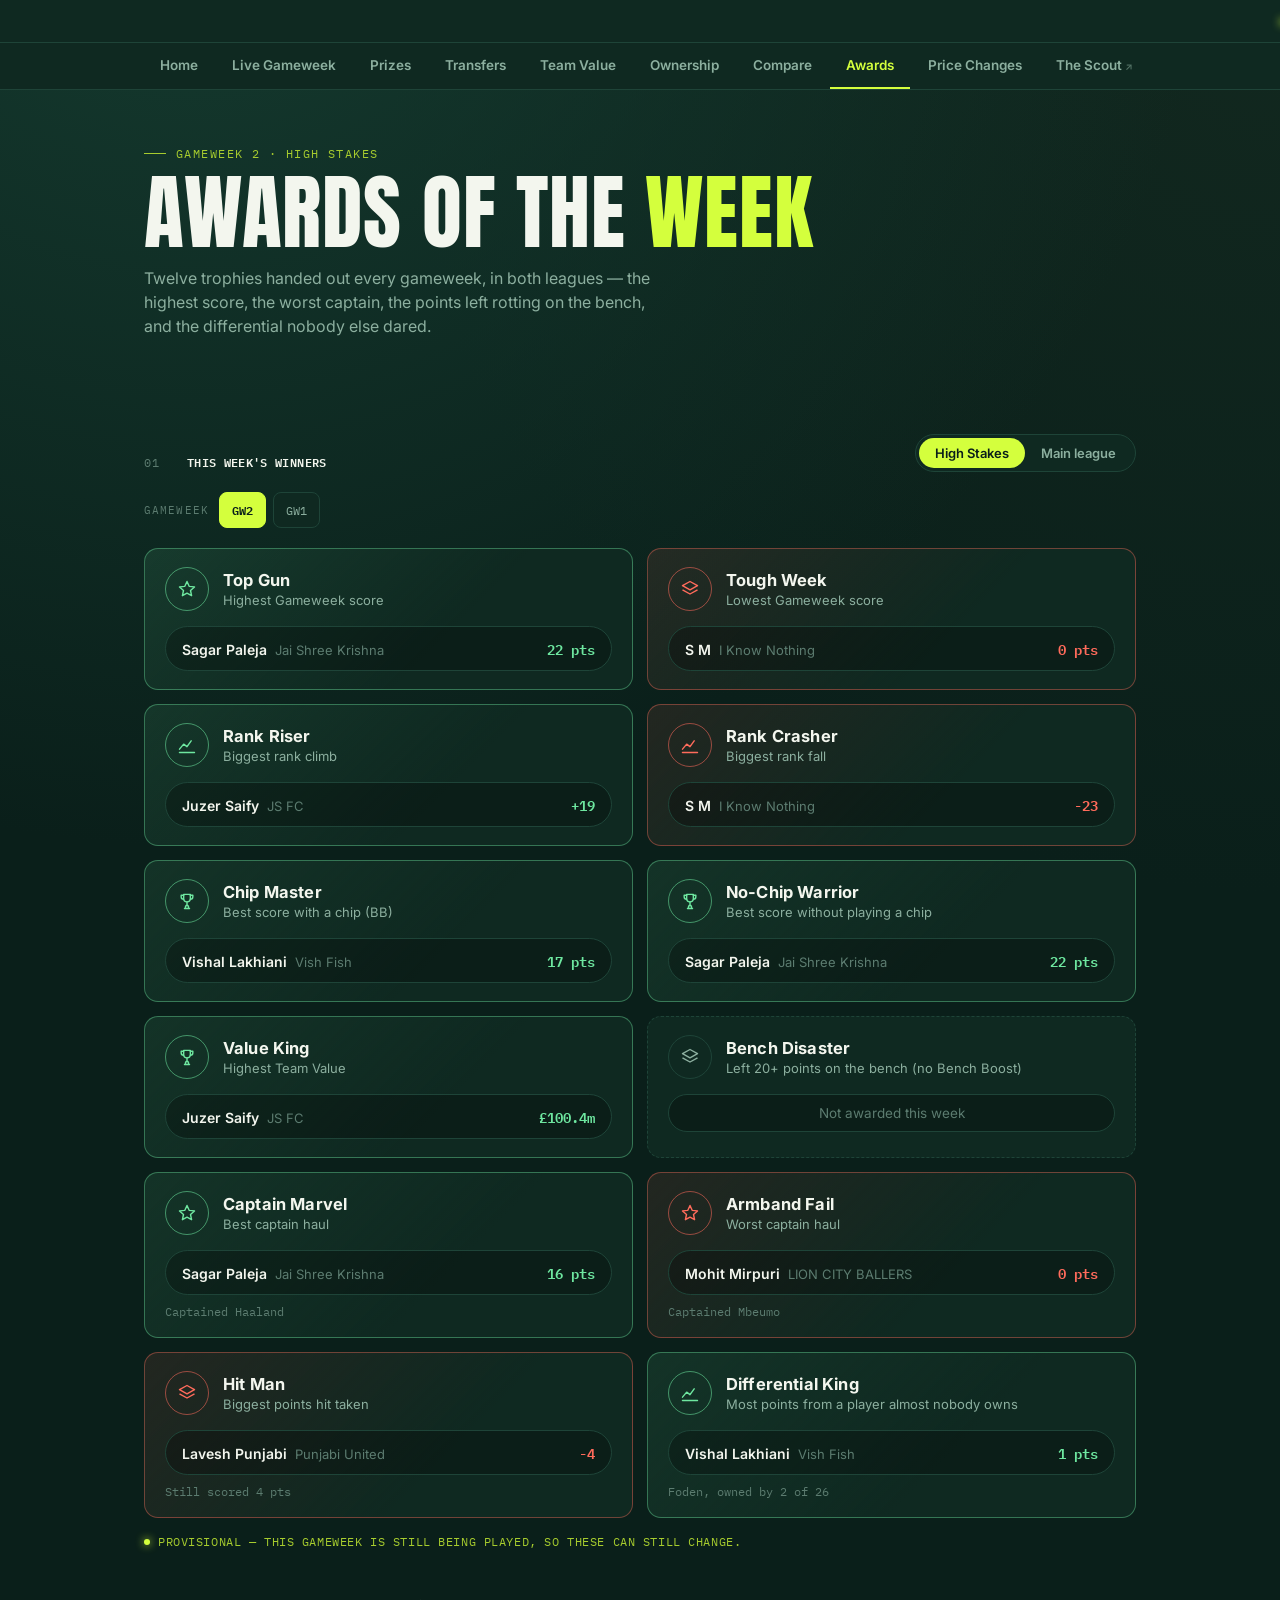
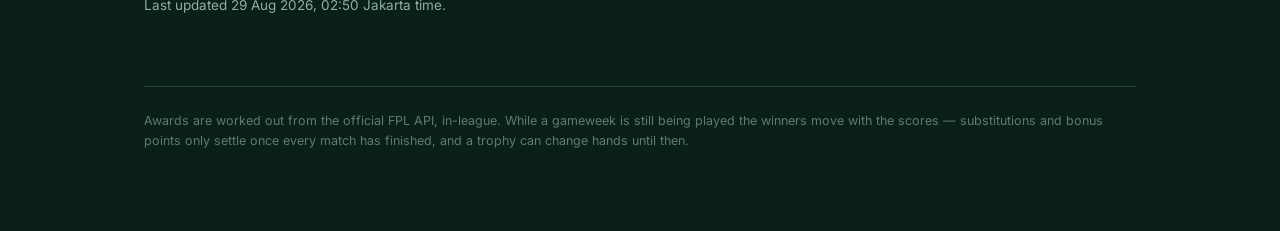
==== commit 4b759ed5: "Add Transfers and Team Value tabs Two new tabs, fourth and fifth, both following the league toggle. " ====
--- a/awards.html
+++ b/awards.html
@@ -85,6 +85,8 @@
       <a href="index.html">Home</a>
       <a href="live.html">Live Gameweek</a>
       <a href="prizes.html">Prizes</a>
+      <a href="transfers.html">Transfers</a>
+      <a href="teamvalue.html">Team Value</a>
       <a href="ownership.html">Ownership</a>
       <a href="compare.html">Compare</a>
       <a href="awards.html" class="active">Awards</a>
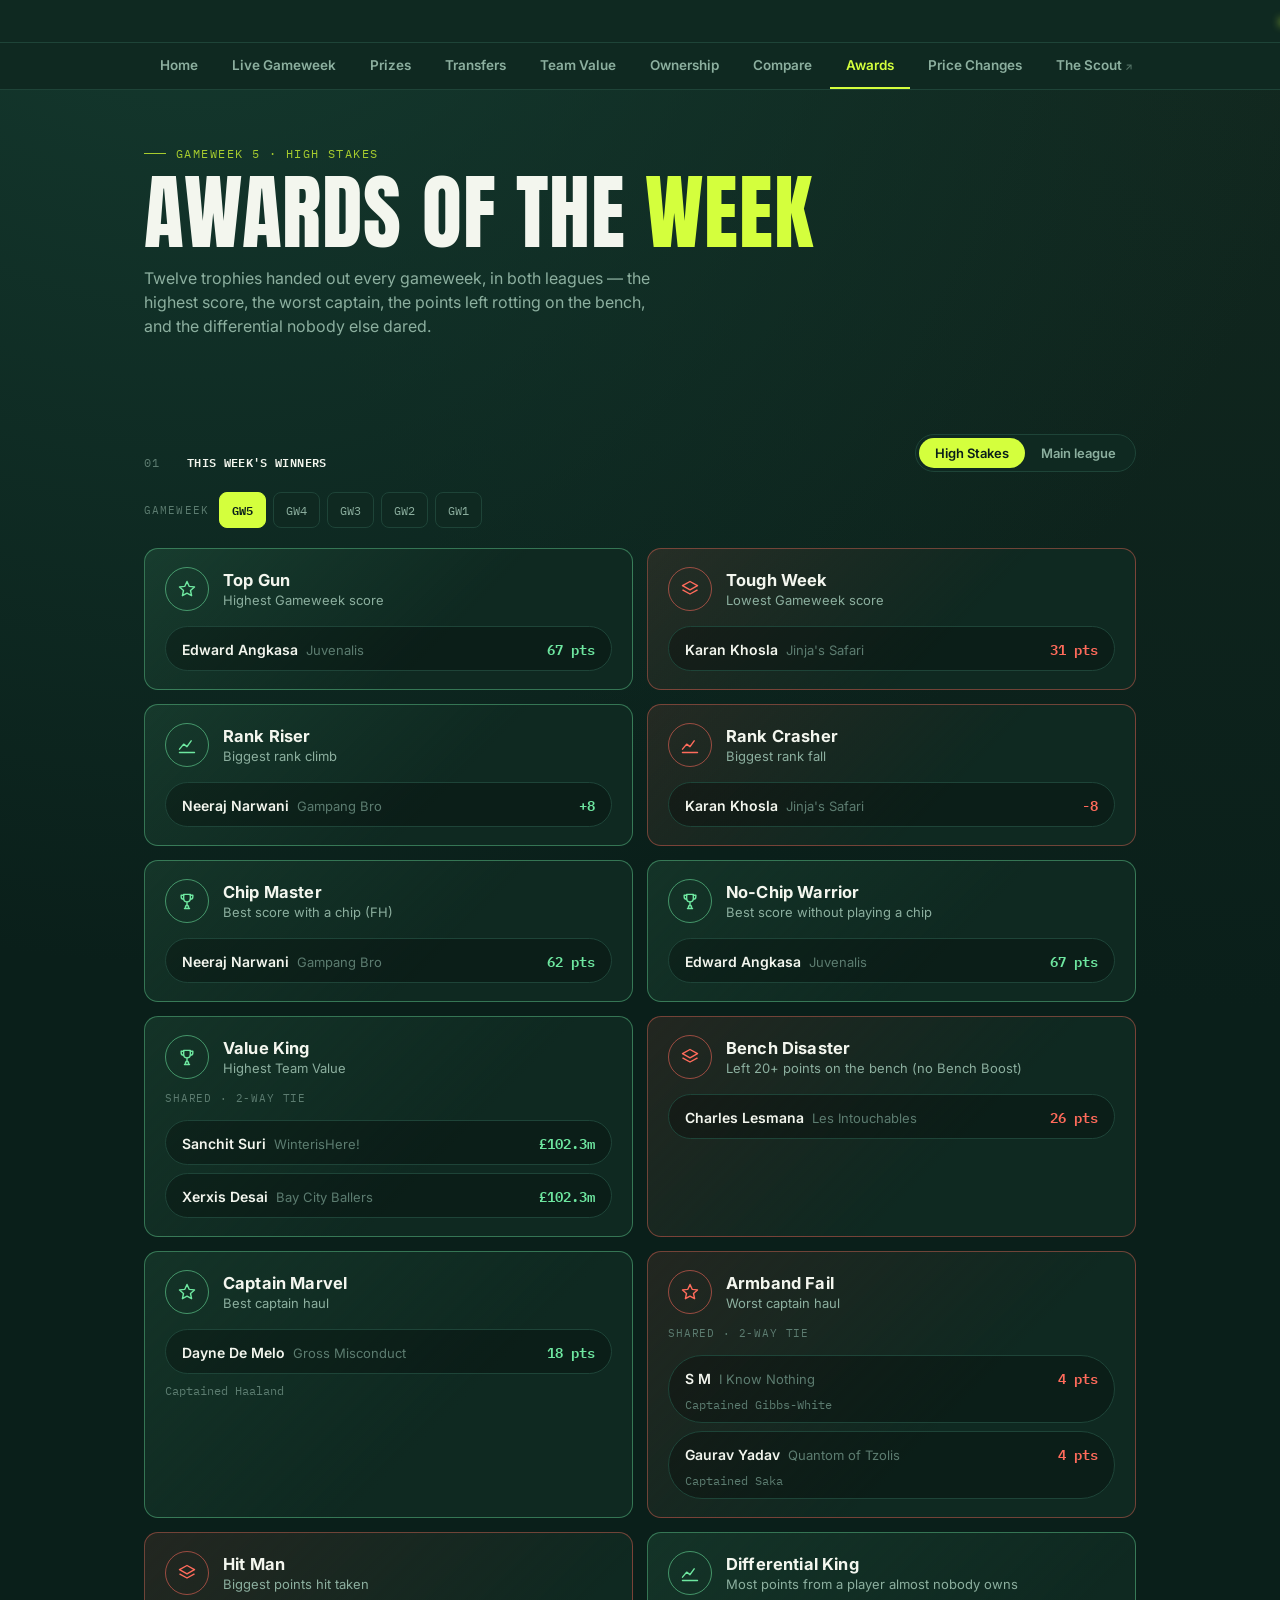
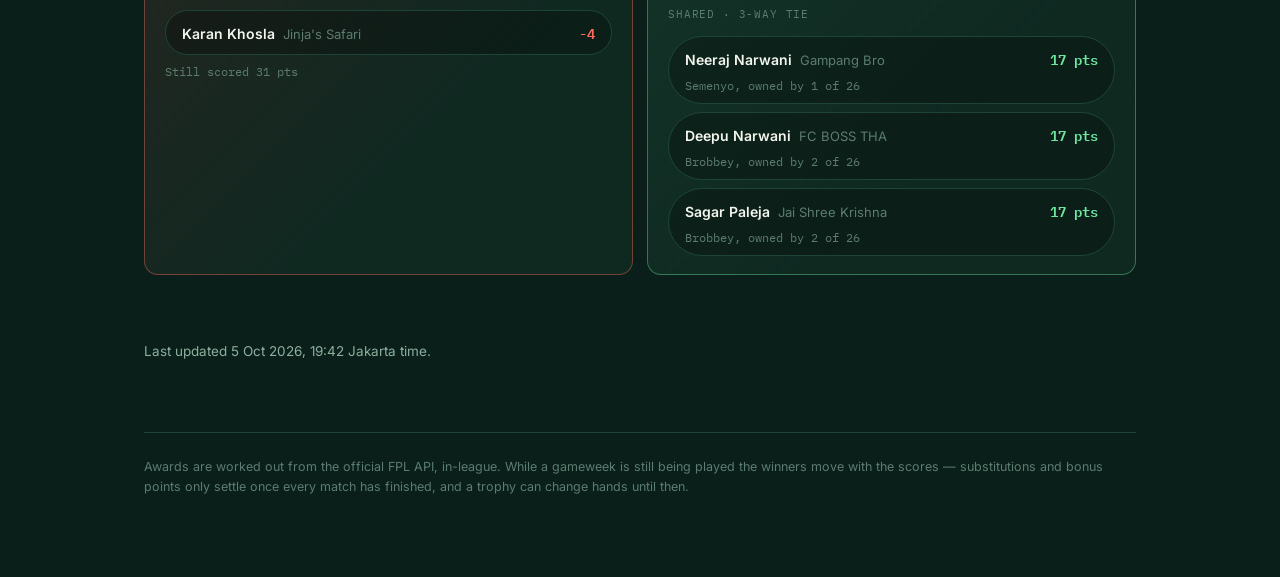
==== commit 0b047015: "Name every manager in a tie, and settle past weeks on final scores A tied award went to whichever ma" ====
--- a/awards.html
+++ b/awards.html
@@ -60,6 +60,21 @@
     font-family:'IBM Plex Mono', monospace;
   }
   .award.unwon .award-winner{ color: var(--muted-dim); font-size:13.5px; justify-content:center; }
+  /* A shared trophy stacks one pill per winner, each with its own note. */
+  .award-winner + .award-winner{ margin-top:8px; }
+  .award-winner .note{ flex-basis:100%; color: var(--muted-dim); font-size:12px;
+    font-family:'IBM Plex Mono', monospace; }
+  .award-more{ margin-top:8px; }
+  .award-more summary{
+    cursor:pointer; list-style:none; padding:6px 16px; color: var(--muted);
+    font-family:'IBM Plex Mono', monospace; font-size:12px;
+  }
+  .award-more summary::-webkit-details-marker{ display:none; }
+  .award-more[open] summary{ margin-bottom:8px; }
+  .award-shared{
+    margin-top:12px; font-family:'IBM Plex Mono', monospace; font-size:10.5px;
+    letter-spacing:.08em; text-transform:uppercase; color: var(--muted-dim);
+  }
 
   .controls{ display:flex; justify-content:space-between; gap:16px; flex-wrap:wrap; align-items:center; }
   .gw-picker{ display:flex; align-items:center; gap:10px; flex-wrap:wrap; }
@@ -221,22 +236,44 @@
     (week && !week.final ? ' · provisional' : ''))];
 
   const items = won.map(c => tickerItem(
-    `<b>${esc(c.title)}</b> ${esc(c.manager)} ` +
+    `<b>${esc(c.title)}</b> ${winnersOf(c).map(w => esc(w.manager)).join(' &amp; ')} ` +
     `<span class="${c.tone === 'bad' ? 'down-txt' : 'up-txt'}">${esc(c.value ?? '')}</span>`));
 
   renderTicker(track, 'FPL Jakarta — Awards of the Week', head.concat(items));
 }
 
+/* Everyone sharing an award. Weeks written before ties were kept carry
+   only the single manager, so fall back to that. */
+function winnersOf(a){
+  if(Array.isArray(a.winners)) return a.winners;
+  return a.manager ? [{ manager:a.manager, team:a.team, note:a.note }] : [];
+}
+
 function card(a){
-  const won = !!a.manager;
+  const winners = winnersOf(a);
+  const won = winners.length > 0;
+  const shared = winners.length > 1;
   const tone = won ? a.tone : 'unwon';
+  // One manager keeps the note under the pill as before; in a tie each note
+  // belongs to its own winner, so it goes inside their pill.
+  const pill = w => `<div class="award-winner">
+         <span class="who">${esc(w.manager)}</span>
+         <span class="team">${esc(w.team)}</span>
+         <span class="val">${esc(a.value ?? '')}</span>
+         ${shared && w.note ? `<span class="note">${esc(w.note)}</span>` : ''}
+       </div>`;
+  // Half the league can share a captain haul, so a big tie shows the first
+  // few and folds the rest away -- still every name, just not all at once.
+  const SHOWN = 3;
+  const folded = winners.length > SHOWN + 1 ? winners.slice(SHOWN) : [];
   const winner = won
-    ? `<div class="award-winner">
-         <span class="who">${esc(a.manager)}</span>
-         <span class="team">${esc(a.team)}</span>
-         <span class="val">${esc(a.value ?? '')}</span>
-       </div>`
+    ? winners.slice(0, winners.length - folded.length).map(pill).join('')
+      + (folded.length ? `<details class="award-more">
+           <summary>+ ${folded.length} more tied</summary>
+           ${folded.map(pill).join('')}
+         </details>` : '')
     : `<div class="award-winner">Not awarded this week</div>`;
+  const note = won && !shared ? winners[0].note : null;
 
   return `<div class="award ${tone}">
     <div class="award-top">
@@ -246,8 +283,9 @@
         <div class="award-sub">${esc(a.subtitle)}</div>
       </div>
     </div>
+    ${shared ? `<div class="award-shared">Shared &middot; ${winners.length}-way tie</div>` : ''}
     ${winner}
-    ${won && a.note ? `<div class="award-note">${esc(a.note)}</div>` : ''}
+    ${note ? `<div class="award-note">${esc(note)}</div>` : ''}
   </div>`;
 }
 
